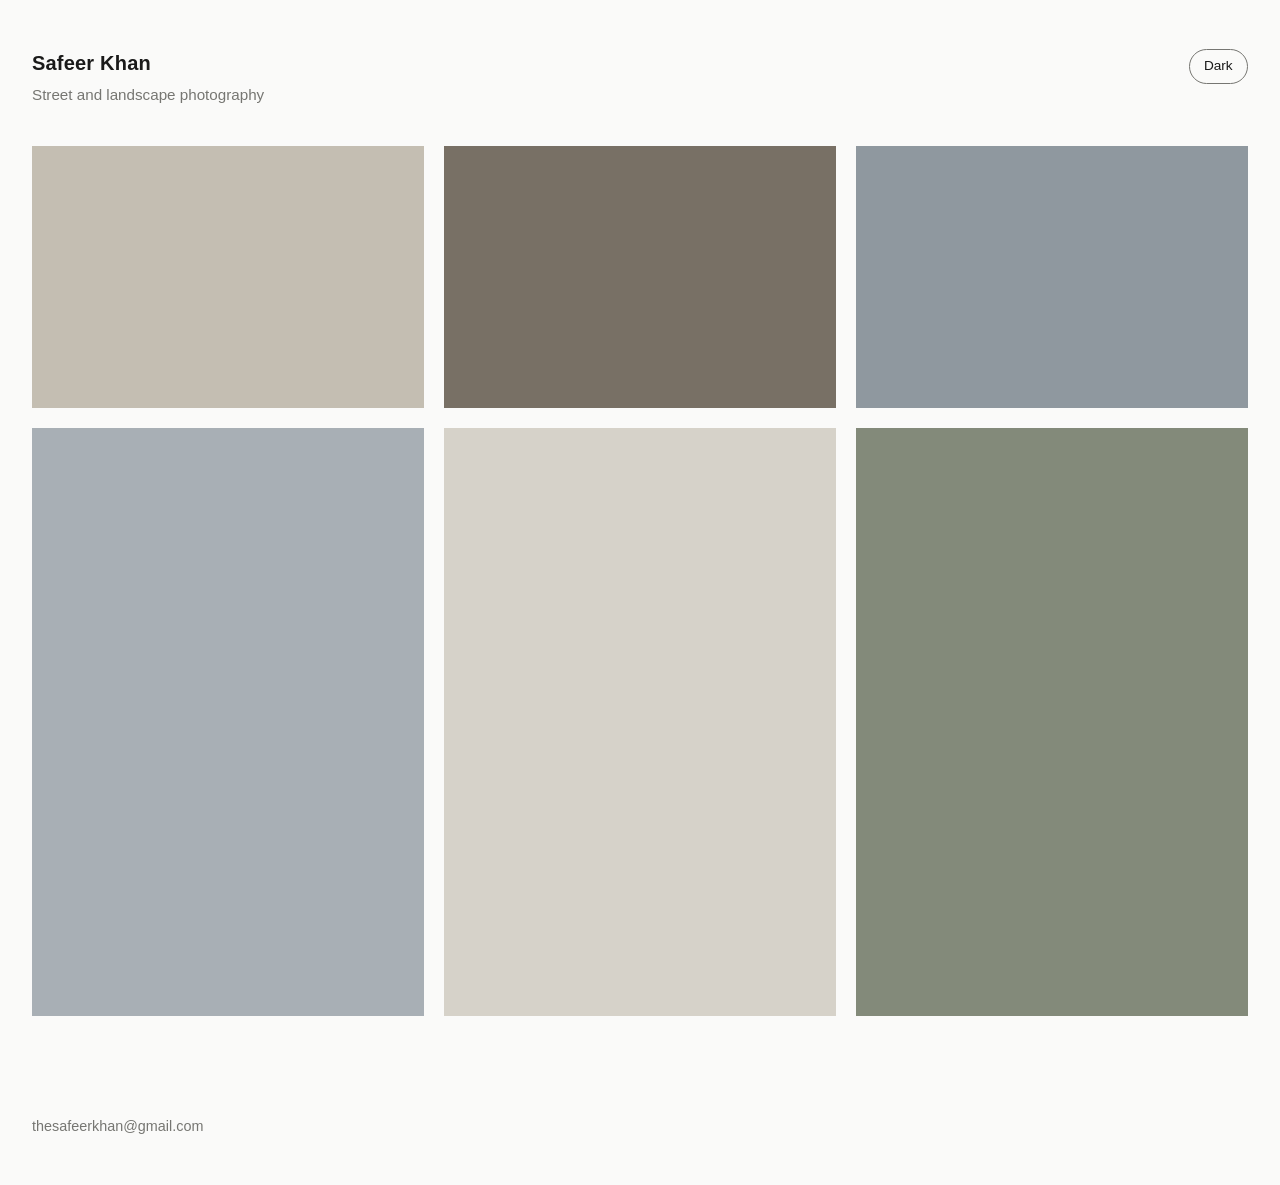
==== index.html @ 998c0080 "Claude Init: Website Creation" ====
<!doctype html>
<html lang="en">
<head>
<meta charset="utf-8">
<meta name="viewport" content="width=device-width, initial-scale=1">
<title>Safeer Khan — Photography</title>
<meta name="description" content="Street and landscape photography by Safeer Khan.">
<link rel="stylesheet" href="style.css">
<script>
  /* Set theme before first paint to avoid a flash of the wrong color. */
  (function () {
    var saved = localStorage.getItem("theme");
    var theme = saved || (matchMedia("(prefers-color-scheme: dark)").matches ? "dark" : "light");
    document.documentElement.setAttribute("data-theme", theme);
  })();
</script>
</head>
<body>

<header class="site-header">
  <div class="title">
    <h1>Safeer Khan</h1>
    <p>Street and landscape photography</p>
  </div>
  <button class="theme-toggle" id="theme-toggle" type="button" aria-label="Toggle dark mode">Dark</button>
</header>

<main class="gallery" id="gallery">

  <!--
    ADDING A PHOTO:
    1. Drop the file into images/gallery/ (lowercase, hyphenated filename).
    2. Copy one <a class="photo">...</a> block below and update src/href, width, height, and alt.
    3. Commit and push. That's it — no build step, no manifest.

    ALT TEXT:
    Derived from the filename by convention (e.g. coast-at-dusk-01.jpg -> "Coast at dusk").
    Override it by hand here whenever the auto-derived text isn't good enough.

    To swap a placeholder for a real photo, change the src/href from
    "images/placeholder/placeholder-01.jpg" to "images/gallery/your-photo-name.jpg"
    and update width/height to match the real image's pixel dimensions.
  -->

  <a class="photo" href="images/placeholder/placeholder-01.jpg" data-index="0">
    <img src="images/placeholder/placeholder-01.jpg" alt="Placeholder image, warm stone tone" width="2000" height="1333" loading="lazy">
  </a>

  <a class="photo" href="images/placeholder/placeholder-02.jpg" data-index="1">
    <img src="images/placeholder/placeholder-02.jpg" alt="Placeholder image, cool slate tone" width="1333" height="2000" loading="lazy">
  </a>

  <a class="photo" href="images/placeholder/placeholder-03.jpg" data-index="2">
    <img src="images/placeholder/placeholder-03.jpg" alt="Placeholder image, deep taupe tone" width="2000" height="1333" loading="lazy">
  </a>

  <a class="photo" href="images/placeholder/placeholder-04.jpg" data-index="3">
    <img src="images/placeholder/placeholder-04.jpg" alt="Placeholder image, light sand tone" width="1333" height="2000" loading="lazy">
  </a>

  <a class="photo" href="images/placeholder/placeholder-05.jpg" data-index="4">
    <img src="images/placeholder/placeholder-05.jpg" alt="Placeholder image, muted blue-gray tone" width="2000" height="1333" loading="lazy">
  </a>

  <a class="photo" href="images/placeholder/placeholder-06.jpg" data-index="5">
    <img src="images/placeholder/placeholder-06.jpg" alt="Placeholder image, muted olive tone" width="1333" height="2000" loading="lazy">
  </a>

</main>

<footer class="site-footer">
  <a href="mailto:thesafeerkhan@gmail.com">thesafeerkhan@gmail.com</a>
  <!-- Add social links here, e.g.: <a href="https://instagram.com/yourhandle">Instagram</a> -->
</footer>

<div class="lightbox" id="lightbox" hidden>
  <button class="lightbox-close" id="lightbox-close" type="button" aria-label="Close">&times;</button>
  <img id="lightbox-img" src="" alt="">
</div>

<script src="script.js" defer></script>
</body>
</html>
---- style.css ----
/* ---- Theme tokens ---- */
:root {
  --bg: #fafaf9;
  --fg: #1a1a1a;
  --muted: #767672;
  --gap: 1.25rem;
  color-scheme: light;
}

:root[data-theme="dark"] {
  --bg: #121212;
  --fg: #ededec;
  --muted: #9a9a96;
  color-scheme: dark;
}

* {
  box-sizing: border-box;
}

html,
body {
  margin: 0;
  padding: 0;
}

body {
  background: var(--bg);
  color: var(--fg);
  font-family: -apple-system, BlinkMacSystemFont, "Segoe UI", Roboto,
    Helvetica, Arial, sans-serif;
  font-size: 16px;
  line-height: 1.5;
  -webkit-font-smoothing: antialiased;
  transition: background-color 0.2s ease, color 0.2s ease;
}

a {
  color: inherit;
}

/* ---- Header ---- */
.site-header {
  display: flex;
  align-items: baseline;
  justify-content: space-between;
  gap: 1rem;
  max-width: 1400px;
  margin: 0 auto;
  padding: 3rem 2rem 2.5rem;
}

.site-header .title h1 {
  font-size: 1.25rem;
  font-weight: 600;
  letter-spacing: 0.01em;
  margin: 0 0 0.35rem;
}

.site-header .title p {
  margin: 0;
  color: var(--muted);
  font-size: 0.95rem;
}

.theme-toggle {
  background: none;
  border: 1px solid var(--muted);
  color: var(--fg);
  font: inherit;
  font-size: 0.85rem;
  padding: 0.4rem 0.9rem;
  border-radius: 999px;
  cursor: pointer;
  flex-shrink: 0;
}

.theme-toggle:hover {
  opacity: 0.7;
}

/* ---- Gallery grid (CSS columns masonry) ---- */
.gallery {
  max-width: 1400px;
  margin: 0 auto;
  padding: 0 2rem 3rem;
  column-count: 1;
  column-gap: var(--gap);
}

@media (min-width: 640px) {
  .gallery {
    column-count: 2;
  }
}

@media (min-width: 1024px) {
  .gallery {
    column-count: 3;
  }
}

.photo {
  display: block;
  break-inside: avoid;
  margin-bottom: var(--gap);
}

.photo img {
  display: block;
  width: 100%;
  height: auto;
  border: 0;
  transition: opacity 0.2s ease;
}

.photo:hover img {
  opacity: 0.85;
}

/* ---- Footer ---- */
.site-footer {
  max-width: 1400px;
  margin: 0 auto;
  padding: 2rem 2rem 3rem;
  color: var(--muted);
  font-size: 0.9rem;
  display: flex;
  flex-wrap: wrap;
  gap: 0.5rem 1.5rem;
}

.site-footer a {
  color: var(--muted);
  text-decoration: none;
}

.site-footer a:hover {
  text-decoration: underline;
}

/* ---- Lightbox ---- */
.lightbox {
  position: fixed;
  inset: 0;
  background: rgba(0, 0, 0, 0.92);
  display: flex;
  align-items: center;
  justify-content: center;
  z-index: 100;
}

.lightbox[hidden] {
  display: none;
}

.lightbox img {
  max-width: 90vw;
  max-height: 90vh;
  object-fit: contain;
  user-select: none;
}

.lightbox-close {
  position: absolute;
  top: 1.25rem;
  right: 1.5rem;
  background: none;
  border: none;
  color: #fff;
  font-size: 2rem;
  line-height: 1;
  cursor: pointer;
  padding: 0.5rem;
}

.lightbox-close:hover {
  opacity: 0.7;
}
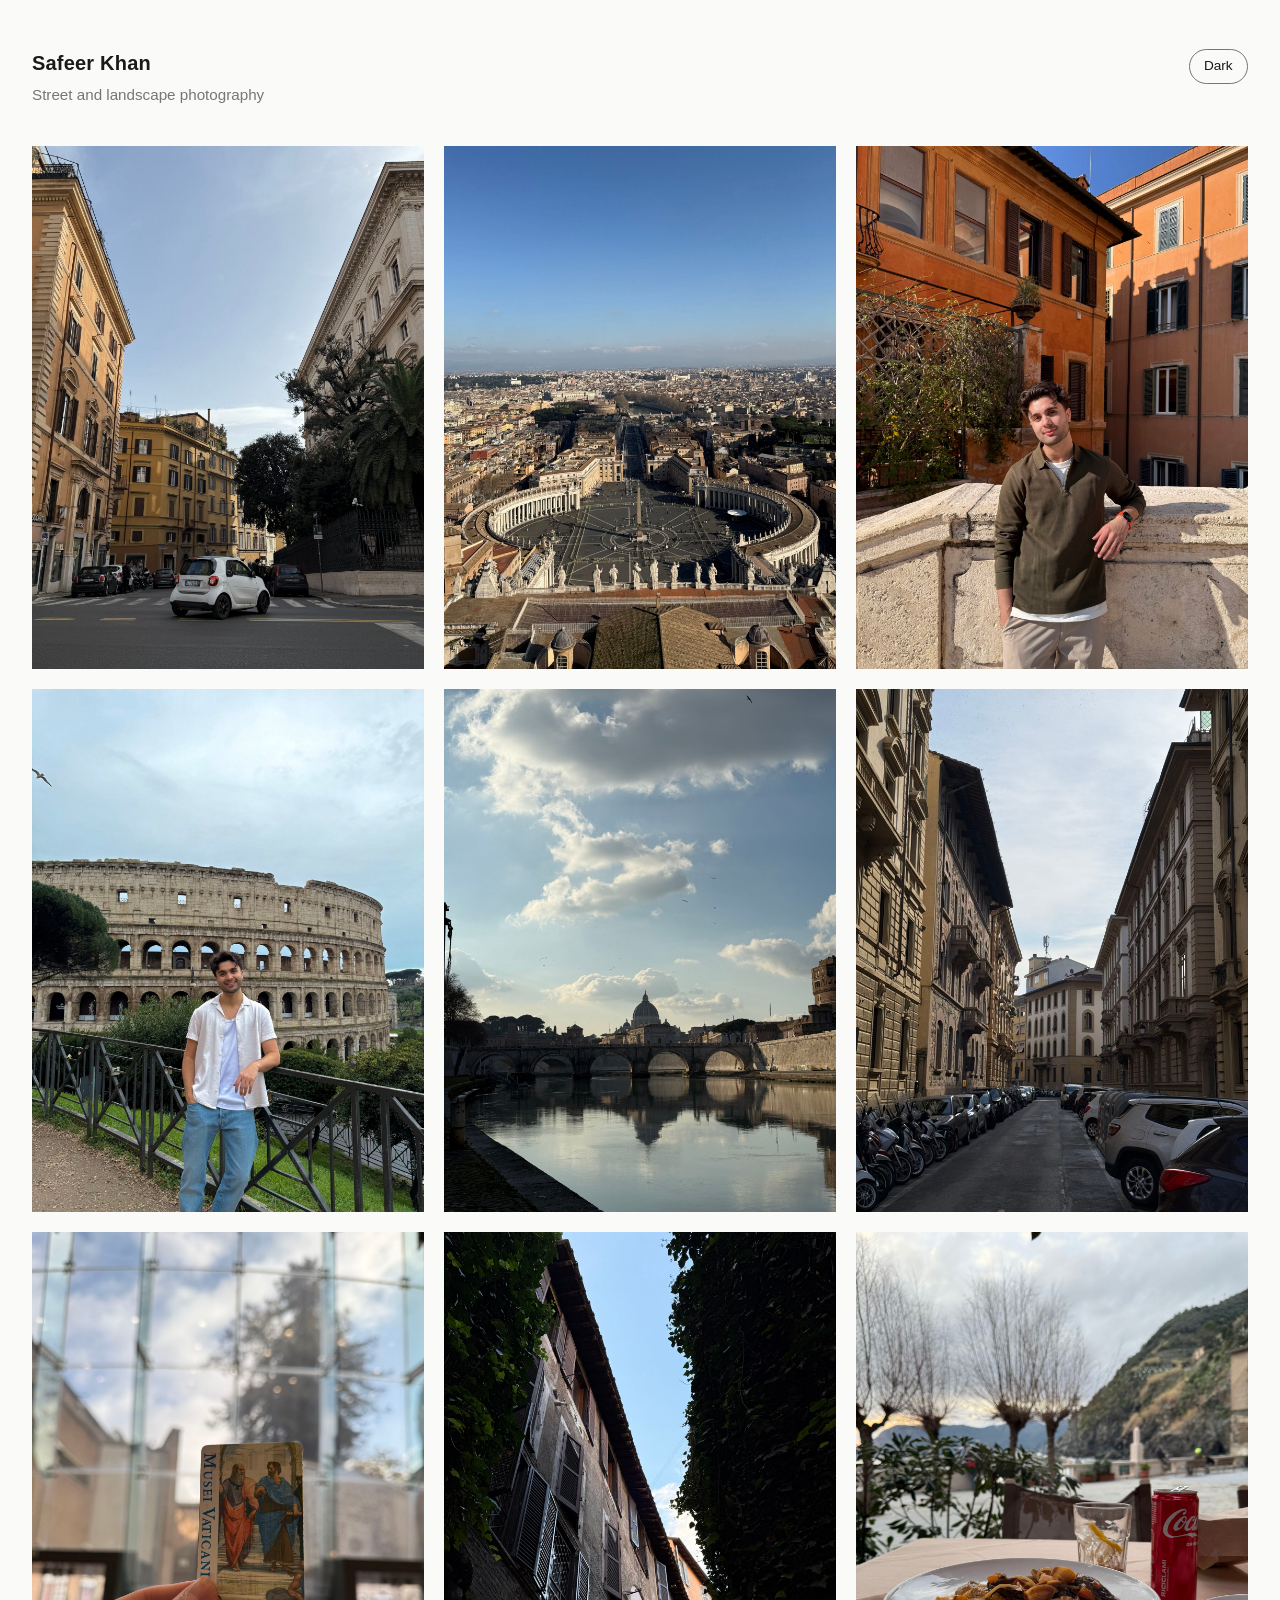
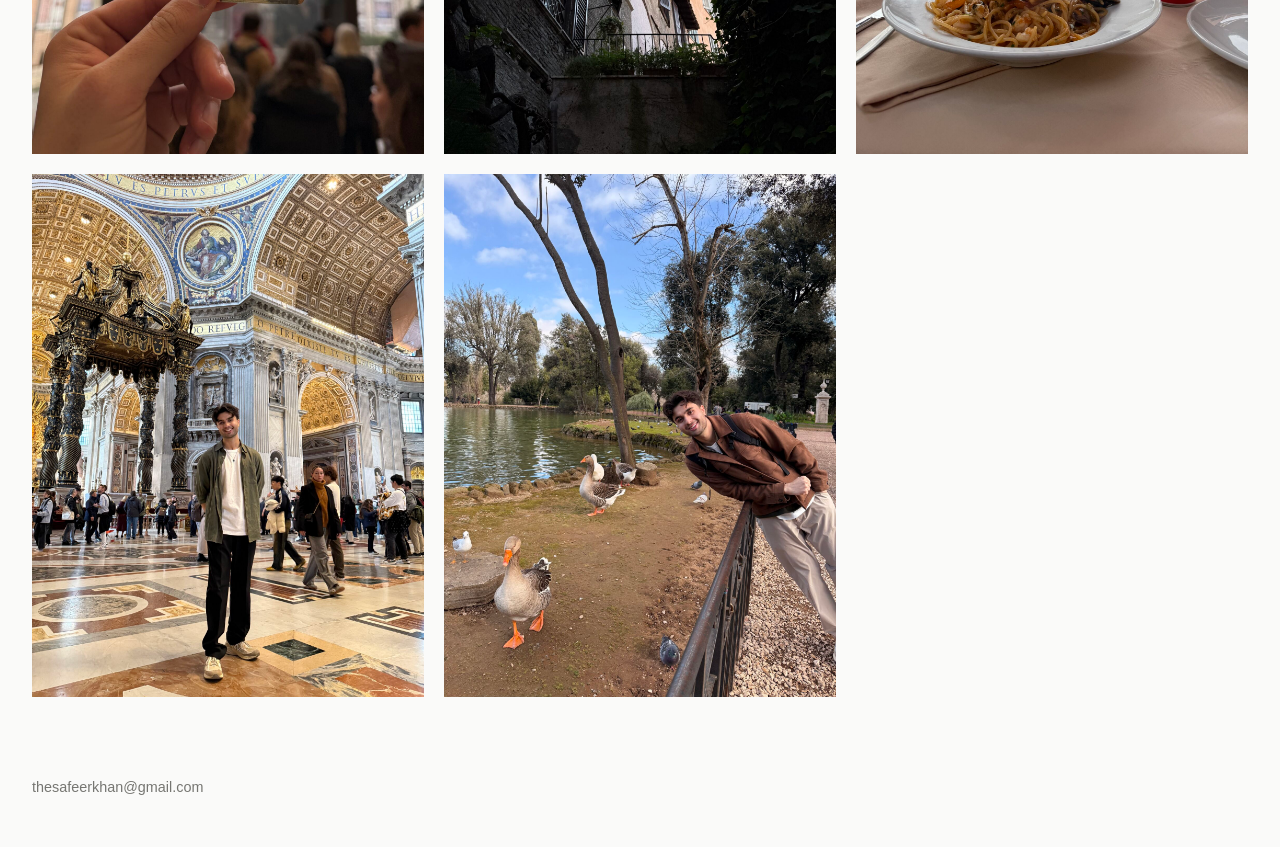
==== commit 7b8f5e91: "Image Upload 2026-09-03" ====
--- a/index.html
+++ b/index.html
@@ -42,28 +42,52 @@
     and update width/height to match the real image's pixel dimensions.
   -->
 
-  <a class="photo" href="images/placeholder/placeholder-01.jpg" data-index="0">
+  <!-- <a class="photo" href="images/placeholder/placeholder-01.jpg" data-index="0">
     <img src="images/placeholder/placeholder-01.jpg" alt="Placeholder image, warm stone tone" width="2000" height="1333" loading="lazy">
+  </a> -->
+
+  <a class="photo" href="images/placeholder/placeholder-02.jpg" data-index="1">
+    <img src="images/gallery/img_0183.jpg" alt="Placeholder image, cool slate tone" width="1333" height="2000" loading="lazy">
   </a>
 
   <a class="photo" href="images/placeholder/placeholder-02.jpg" data-index="1">
-    <img src="images/placeholder/placeholder-02.jpg" alt="Placeholder image, cool slate tone" width="1333" height="2000" loading="lazy">
+    <img src="images/gallery/img_0281.jpg" alt="Placeholder image, cool slate tone" width="1333" height="2000" loading="lazy">
   </a>
 
-  <a class="photo" href="images/placeholder/placeholder-03.jpg" data-index="2">
-    <img src="images/placeholder/placeholder-03.jpg" alt="Placeholder image, deep taupe tone" width="2000" height="1333" loading="lazy">
+  <a class="photo" href="images/placeholder/placeholder-02.jpg" data-index="1">
+    <img src="images/gallery/img_0416.jpg" alt="Placeholder image, cool slate tone" width="1333" height="2000" loading="lazy">
   </a>
 
-  <a class="photo" href="images/placeholder/placeholder-04.jpg" data-index="3">
-    <img src="images/placeholder/placeholder-04.jpg" alt="Placeholder image, light sand tone" width="1333" height="2000" loading="lazy">
+  <a class="photo" href="images/placeholder/placeholder-02.jpg" data-index="1">
+    <img src="images/gallery/img_0496.jpg" alt="Placeholder image, cool slate tone" width="1333" height="2000" loading="lazy">
   </a>
 
-  <a class="photo" href="images/placeholder/placeholder-05.jpg" data-index="4">
-    <img src="images/placeholder/placeholder-05.jpg" alt="Placeholder image, muted blue-gray tone" width="2000" height="1333" loading="lazy">
+  <a class="photo" href="images/placeholder/placeholder-02.jpg" data-index="1">
+    <img src="images/gallery/img_0531.jpg" alt="Placeholder image, cool slate tone" width="1333" height="2000" loading="lazy">
   </a>
 
-  <a class="photo" href="images/placeholder/placeholder-06.jpg" data-index="5">
-    <img src="images/placeholder/placeholder-06.jpg" alt="Placeholder image, muted olive tone" width="1333" height="2000" loading="lazy">
+  <a class="photo" href="images/placeholder/placeholder-02.jpg" data-index="1">
+    <img src="images/gallery/img_0606.jpg" alt="Placeholder image, cool slate tone" width="1333" height="2000" loading="lazy">
+  </a>
+  
+  <a class="photo" href="images/placeholder/placeholder-02.jpg" data-index="1">
+    <img src="images/gallery/img_0630.jpg" alt="Placeholder image, cool slate tone" width="1333" height="2000" loading="lazy">
+  </a>
+
+  <a class="photo" href="images/placeholder/placeholder-02.jpg" data-index="1">
+    <img src="images/gallery/img_0697.jpg" alt="Placeholder image, cool slate tone" width="1333" height="2000" loading="lazy">
+  </a>
+
+  <a class="photo" href="images/placeholder/placeholder-02.jpg" data-index="1">
+    <img src="images/gallery/img_0780.jpg" alt="Placeholder image, cool slate tone" width="1333" height="2000" loading="lazy">
+  </a>
+
+  <a class="photo" href="images/placeholder/placeholder-02.jpg" data-index="1">
+    <img src="images/gallery/img_1253.jpg" alt="Placeholder image, cool slate tone" width="1333" height="2000" loading="lazy">
+  </a>
+
+  <a class="photo" href="images/placeholder/placeholder-02.jpg" data-index="1">
+    <img src="images/gallery/img_1519.jpg" alt="Placeholder image, cool slate tone" width="1333" height="2000" loading="lazy">
   </a>
 
 </main>
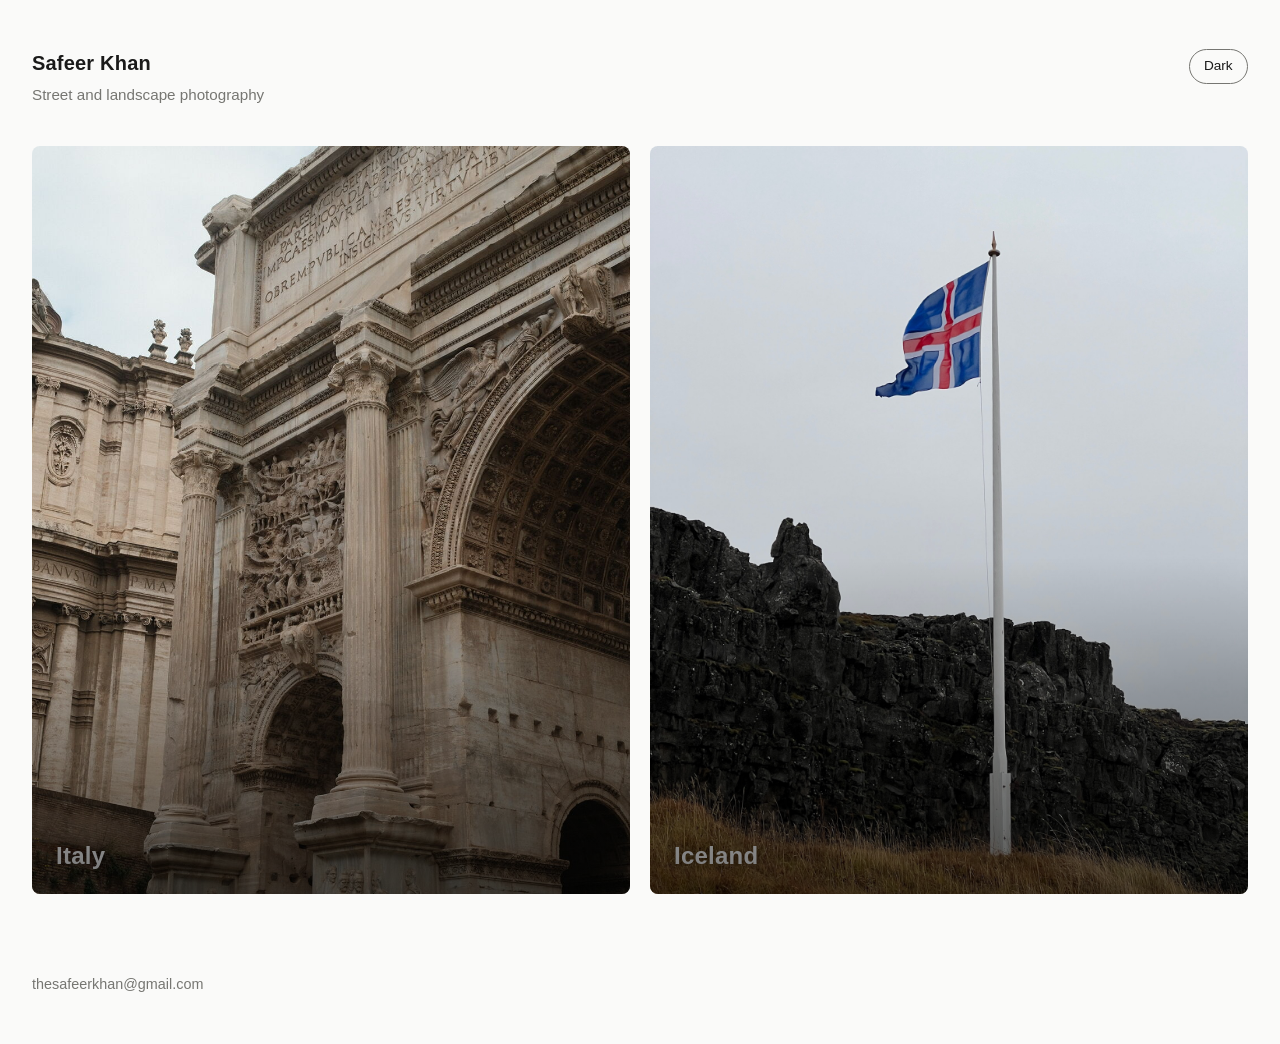
==== commit 7a0d884b: "Add Iceland and Italy galleries, remove old placeholder images Replace placeholder/sample gallery im" ====
--- a/index.html
+++ b/index.html
@@ -25,69 +25,27 @@
   <button class="theme-toggle" id="theme-toggle" type="button" aria-label="Toggle dark mode">Dark</button>
 </header>
 
-<main class="gallery" id="gallery">
+<main class="categories" id="categories">
 
   <!--
-    ADDING A PHOTO:
-    1. Drop the file into images/gallery/ (lowercase, hyphenated filename).
-    2. Copy one <a class="photo">...</a> block below and update src/href, width, height, and alt.
-    3. Commit and push. That's it — no build step, no manifest.
-
-    ALT TEXT:
-    Derived from the filename by convention (e.g. coast-at-dusk-01.jpg -> "Coast at dusk").
-    Override it by hand here whenever the auto-derived text isn't good enough.
-
-    To swap a placeholder for a real photo, change the src/href from
-    "images/placeholder/placeholder-01.jpg" to "images/gallery/your-photo-name.jpg"
-    and update width/height to match the real image's pixel dimensions.
+    ADDING A GALLERY:
+    1. Drop a new folder into images/gallery/ (e.g. images/gallery/Japan).
+    2. Copy tools/resize.sh or manually add web-ready photos to it.
+    3. Copy one <a class="category-card"> block below, point it at a
+       new page (e.g. japan.html), and use the folder's first photo
+       as the thumbnail.
+    4. Copy italy.html to japan.html and update the title/photo blocks
+       to match the new folder's images.
   -->
 
-  <!-- <a class="photo" href="images/placeholder/placeholder-01.jpg" data-index="0">
-    <img src="images/placeholder/placeholder-01.jpg" alt="Placeholder image, warm stone tone" width="2000" height="1333" loading="lazy">
-  </a> -->
-
-  <a class="photo" href="images/placeholder/placeholder-02.jpg" data-index="1">
-    <img src="images/gallery/img_0183.jpg" alt="Placeholder image, cool slate tone" width="1333" height="2000" loading="lazy">
+  <a class="category-card" href="italy.html">
+    <img src="images/gallery/Italy/Italy_1.JPG" alt="Italy" width="2000" height="1333" loading="lazy">
+    <span class="category-label">Italy</span>
   </a>
 
-  <a class="photo" href="images/placeholder/placeholder-02.jpg" data-index="1">
-    <img src="images/gallery/img_0281.jpg" alt="Placeholder image, cool slate tone" width="1333" height="2000" loading="lazy">
-  </a>
-
-  <a class="photo" href="images/placeholder/placeholder-02.jpg" data-index="1">
-    <img src="images/gallery/img_0416.jpg" alt="Placeholder image, cool slate tone" width="1333" height="2000" loading="lazy">
-  </a>
-
-  <a class="photo" href="images/placeholder/placeholder-02.jpg" data-index="1">
-    <img src="images/gallery/img_0496.jpg" alt="Placeholder image, cool slate tone" width="1333" height="2000" loading="lazy">
-  </a>
-
-  <a class="photo" href="images/placeholder/placeholder-02.jpg" data-index="1">
-    <img src="images/gallery/img_0531.jpg" alt="Placeholder image, cool slate tone" width="1333" height="2000" loading="lazy">
-  </a>
-
-  <a class="photo" href="images/placeholder/placeholder-02.jpg" data-index="1">
-    <img src="images/gallery/img_0606.jpg" alt="Placeholder image, cool slate tone" width="1333" height="2000" loading="lazy">
-  </a>
-  
-  <a class="photo" href="images/placeholder/placeholder-02.jpg" data-index="1">
-    <img src="images/gallery/img_0630.jpg" alt="Placeholder image, cool slate tone" width="1333" height="2000" loading="lazy">
-  </a>
-
-  <a class="photo" href="images/placeholder/placeholder-02.jpg" data-index="1">
-    <img src="images/gallery/img_0697.jpg" alt="Placeholder image, cool slate tone" width="1333" height="2000" loading="lazy">
-  </a>
-
-  <a class="photo" href="images/placeholder/placeholder-02.jpg" data-index="1">
-    <img src="images/gallery/img_0780.jpg" alt="Placeholder image, cool slate tone" width="1333" height="2000" loading="lazy">
-  </a>
-
-  <a class="photo" href="images/placeholder/placeholder-02.jpg" data-index="1">
-    <img src="images/gallery/img_1253.jpg" alt="Placeholder image, cool slate tone" width="1333" height="2000" loading="lazy">
-  </a>
-
-  <a class="photo" href="images/placeholder/placeholder-02.jpg" data-index="1">
-    <img src="images/gallery/img_1519.jpg" alt="Placeholder image, cool slate tone" width="1333" height="2000" loading="lazy">
+  <a class="category-card" href="iceland.html">
+    <img src="images/gallery/Iceland/iceland_1.jpeg" alt="Iceland" width="1536" height="2048" loading="lazy">
+    <span class="category-label">Iceland</span>
   </a>
 
 </main>
--- a/style.css
+++ b/style.css
@@ -61,6 +61,20 @@
   margin: 0;
   color: var(--muted);
   font-size: 0.95rem;
+}
+
+.back-link {
+  margin: 0 0 0.5rem;
+}
+
+.back-link a {
+  color: var(--muted);
+  font-size: 0.85rem;
+  text-decoration: none;
+}
+
+.back-link a:hover {
+  text-decoration: underline;
 }
 
 .theme-toggle {
@@ -116,6 +130,61 @@
 
 .photo:hover img {
   opacity: 0.85;
+}
+
+/* ---- Category cards (homepage) ---- */
+.categories {
+  max-width: 1400px;
+  margin: 0 auto;
+  padding: 0 2rem 3rem;
+  display: grid;
+  grid-template-columns: 1fr;
+  gap: var(--gap);
+}
+
+@media (min-width: 640px) {
+  .categories {
+    grid-template-columns: 1fr 1fr;
+  }
+}
+
+.category-card {
+  position: relative;
+  display: block;
+  aspect-ratio: 4 / 5;
+  border-radius: 8px;
+  overflow: hidden;
+}
+
+.category-card img {
+  display: block;
+  width: 100%;
+  height: 100%;
+  object-fit: cover;
+  border: 0;
+  transition: transform 0.3s ease;
+}
+
+.category-card:hover img {
+  transform: scale(1.03);
+}
+
+.category-card::after {
+  content: "";
+  position: absolute;
+  inset: 0;
+  background: linear-gradient(to top, rgba(0, 0, 0, 0.55), rgba(0, 0, 0, 0) 45%);
+}
+
+.category-label {
+  position: absolute;
+  left: 1.5rem;
+  bottom: 1.25rem;
+  color: #fff;
+  font-size: 1.5rem;
+  font-weight: 600;
+  letter-spacing: 0.01em;
+  text-shadow: 0 1px 8px rgba(0, 0, 0, 0.4);
 }
 
 /* ---- Footer ---- */
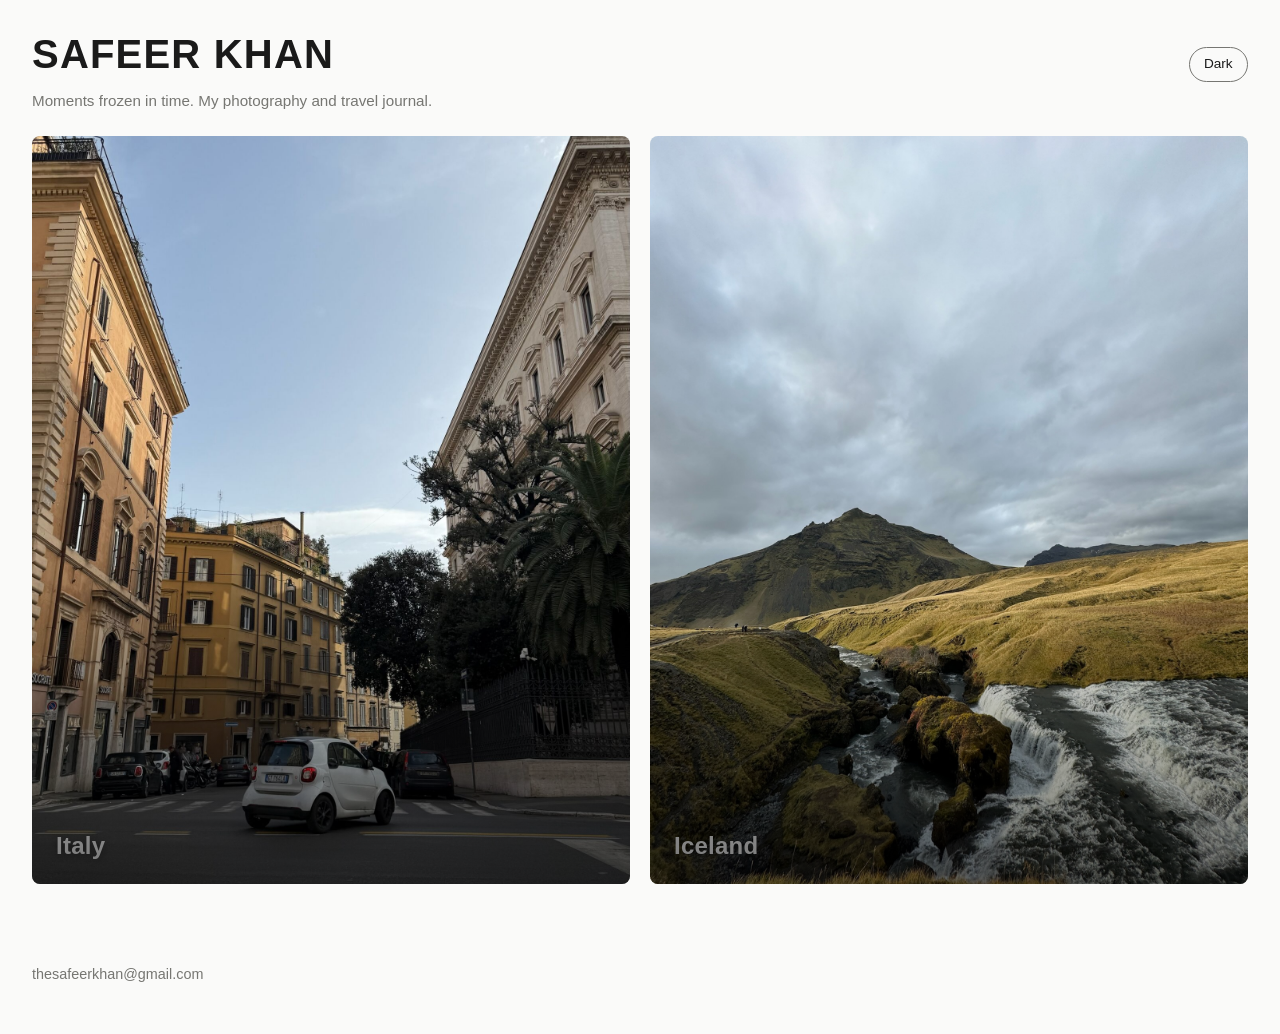
==== commit ecafd433: "Restyle homepage header, add sticky nav, update gallery covers Bold/uppercase the site title with a " ====
--- a/index.html
+++ b/index.html
@@ -20,7 +20,7 @@
 <header class="site-header">
   <div class="title">
     <h1>Safeer Khan</h1>
-    <p>Street and landscape photography</p>
+    <p>Moments frozen in time. My photography and travel journal.</p>
   </div>
   <button class="theme-toggle" id="theme-toggle" type="button" aria-label="Toggle dark mode">Dark</button>
 </header>
@@ -39,12 +39,12 @@
   -->
 
   <a class="category-card" href="italy.html">
-    <img src="images/gallery/Italy/Italy_1.JPG" alt="Italy" width="2000" height="1333" loading="lazy">
+    <img src="images/gallery/Italy/Italy_29.jpeg" alt="Italy" width="1500" height="2000" loading="lazy">
     <span class="category-label">Italy</span>
   </a>
 
   <a class="category-card" href="iceland.html">
-    <img src="images/gallery/Iceland/iceland_1.jpeg" alt="Iceland" width="1536" height="2048" loading="lazy">
+    <img src="images/gallery/Iceland/iceland_19.jpeg" alt="Iceland" width="1536" height="2048" loading="lazy">
     <span class="category-label">Iceland</span>
   </a>
 
--- a/style.css
+++ b/style.css
@@ -47,13 +47,18 @@
   gap: 1rem;
   max-width: 1400px;
   margin: 0 auto;
-  padding: 3rem 2rem 2.5rem;
+  padding: 1.5rem 2rem;
+  position: sticky;
+  top: 0;
+  z-index: 30;
+  background: var(--bg);
 }
 
 .site-header .title h1 {
-  font-size: 1.25rem;
-  font-weight: 600;
-  letter-spacing: 0.01em;
+  font-size: 2.5rem;
+  font-weight: 800;
+  letter-spacing: 0.03em;
+  text-transform: uppercase;
   margin: 0 0 0.35rem;
 }
 
@@ -63,17 +68,33 @@
   font-size: 0.95rem;
 }
 
+.meta-row {
+  display: flex;
+  align-items: center;
+  gap: 0.6rem;
+  margin: 0 0 0.5rem;
+}
+
+.site-name {
+  color: var(--muted);
+  font-size: 0.8rem;
+  font-weight: 700;
+  letter-spacing: 0.08em;
+  text-transform: uppercase;
+}
+
+.meta-row .divider {
+  color: var(--muted);
+  font-size: 0.8rem;
+}
+
 .back-link {
-  margin: 0 0 0.5rem;
-}
-
-.back-link a {
   color: var(--muted);
   font-size: 0.85rem;
   text-decoration: none;
 }
 
-.back-link a:hover {
+.back-link:hover {
   text-decoration: underline;
 }
 
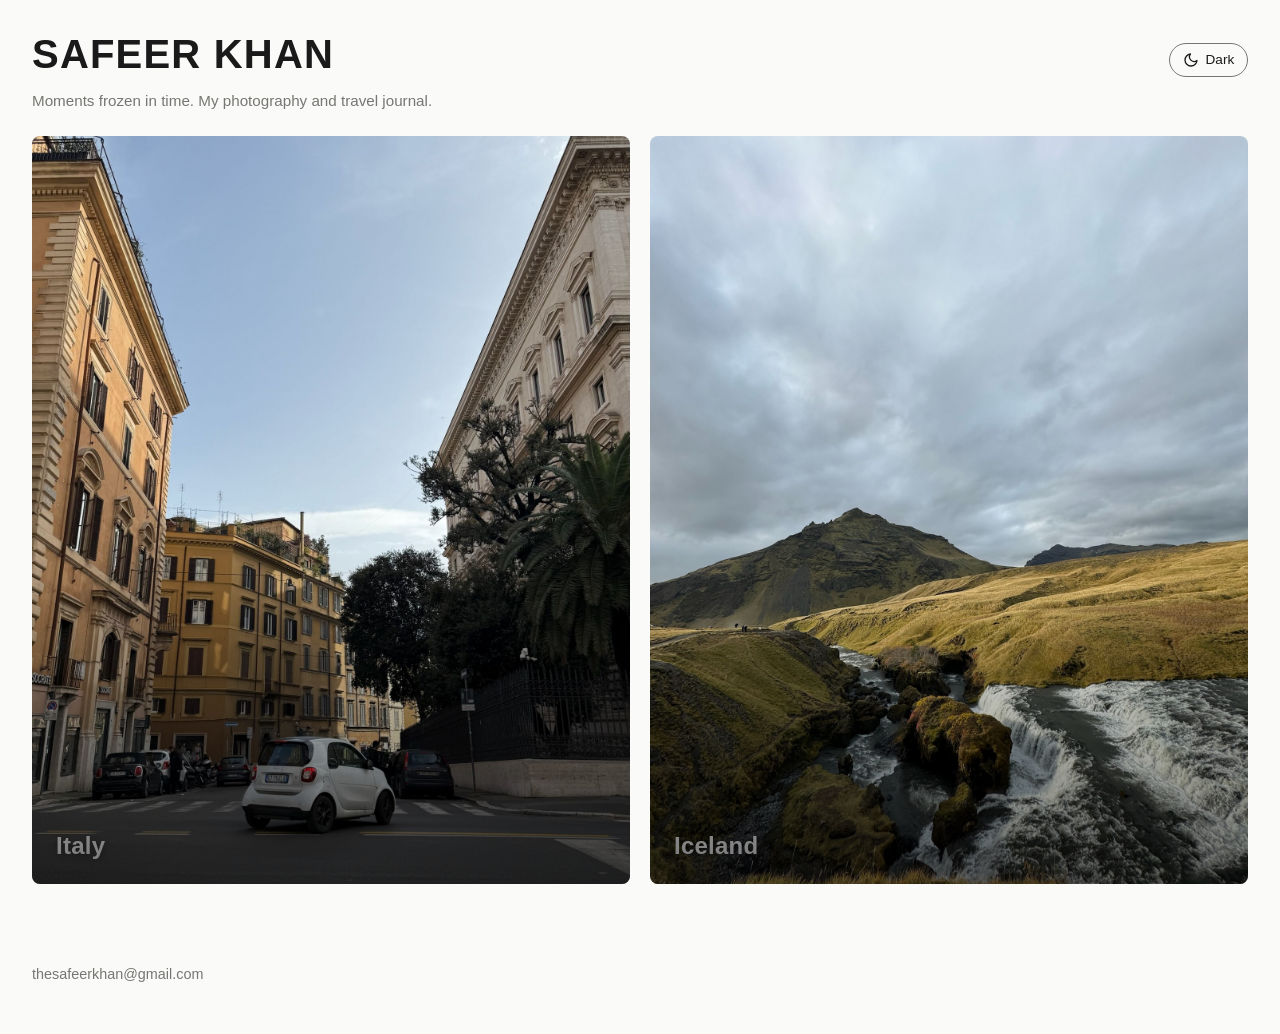
==== commit 5a32c7e3: "Header polish: icon buttons for PDF and theme toggle, mobile alignment Co-Authored-By: Claude Sonnet" ====
--- a/index.html
+++ b/index.html
@@ -1,33 +1,31 @@
 <!doctype html>
 <html lang="en">
-<head>
-<meta charset="utf-8">
-<meta name="viewport" content="width=device-width, initial-scale=1">
-<title>Safeer Khan — Photography</title>
-<meta name="description" content="Street and landscape photography by Safeer Khan.">
-<link rel="stylesheet" href="style.css">
-<script>
-  /* Set theme before first paint to avoid a flash of the wrong color. */
-  (function () {
-    var saved = localStorage.getItem("theme");
-    var theme = saved || (matchMedia("(prefers-color-scheme: dark)").matches ? "dark" : "light");
-    document.documentElement.setAttribute("data-theme", theme);
-  })();
-</script>
-</head>
-<body>
+  <head>
+    <meta charset="utf-8" />
+    <meta name="viewport" content="width=device-width, initial-scale=1" />
+    <title>Safeer Khan — Photography</title>
+    <meta name="description" content="Street and landscape photography by Safeer Khan." />
+    <link rel="stylesheet" href="style.css" />
+    <script>
+      /* Set theme before first paint to avoid a flash of the wrong color. */
+      (function () {
+        var saved = localStorage.getItem("theme");
+        var theme = saved || (matchMedia("(prefers-color-scheme: dark)").matches ? "dark" : "light");
+        document.documentElement.setAttribute("data-theme", theme);
+      })();
+    </script>
+  </head>
+  <body>
+    <header class="site-header">
+      <div class="title">
+        <h1>Safeer Khan</h1>
+        <p>Moments frozen in time. My photography and travel journal.</p>
+      </div>
+      <button class="theme-toggle" id="theme-toggle" type="button" aria-label="Switch to dark mode"><svg class="icon-moon" viewBox="0 0 24 24" width="16" height="16" fill="none" stroke="currentColor" stroke-width="2" stroke-linecap="round" stroke-linejoin="round" aria-hidden="true"><path d="M21 12.8A9 9 0 1 1 11.2 3a7 7 0 0 0 9.8 9.8z"/></svg><span class="icon-moon">Dark</span><svg class="icon-sun" viewBox="0 0 24 24" width="16" height="16" fill="none" stroke="currentColor" stroke-width="2" stroke-linecap="round" stroke-linejoin="round" aria-hidden="true"><circle cx="12" cy="12" r="4"/><path d="M12 2v2M12 20v2M4.9 4.9l1.4 1.4M17.7 17.7l1.4 1.4M2 12h2M20 12h2M4.9 19.1l1.4-1.4M17.7 6.3l1.4-1.4"/></svg><span class="icon-sun">Light</span></button>
+    </header>
 
-<header class="site-header">
-  <div class="title">
-    <h1>Safeer Khan</h1>
-    <p>Moments frozen in time. My photography and travel journal.</p>
-  </div>
-  <button class="theme-toggle" id="theme-toggle" type="button" aria-label="Toggle dark mode">Dark</button>
-</header>
-
-<main class="categories" id="categories">
-
-  <!--
+    <main class="categories" id="categories">
+      <!--
     ADDING A GALLERY:
     1. Drop a new folder into images/gallery/ (e.g. images/gallery/Japan).
     2. Copy tools/resize.sh or manually add web-ready photos to it.
@@ -38,28 +36,27 @@
        to match the new folder's images.
   -->
 
-  <a class="category-card" href="italy.html">
-    <img src="images/gallery/Italy/Italy_29.jpeg" alt="Italy" width="1500" height="2000" loading="lazy">
-    <span class="category-label">Italy</span>
-  </a>
+      <a class="category-card" href="italy.html">
+        <img src="images/gallery/Italy/Italy_29.jpeg" alt="Italy" width="1500" height="2000" loading="lazy" />
+        <span class="category-label">Italy</span>
+      </a>
 
-  <a class="category-card" href="iceland.html">
-    <img src="images/gallery/Iceland/iceland_19.jpeg" alt="Iceland" width="1536" height="2048" loading="lazy">
-    <span class="category-label">Iceland</span>
-  </a>
+      <a class="category-card" href="iceland.html">
+        <img src="images/gallery/Iceland/iceland_19.jpeg" alt="Iceland" width="1536" height="2048" loading="lazy" />
+        <span class="category-label">Iceland</span>
+      </a>
+    </main>
 
-</main>
+    <footer class="site-footer">
+      <a href="mailto:thesafeerkhan@gmail.com">thesafeerkhan@gmail.com</a>
+      <!-- Add social links here, e.g.: <a href="https://instagram.com/yourhandle">Instagram</a> -->
+    </footer>
 
-<footer class="site-footer">
-  <a href="mailto:thesafeerkhan@gmail.com">thesafeerkhan@gmail.com</a>
-  <!-- Add social links here, e.g.: <a href="https://instagram.com/yourhandle">Instagram</a> -->
-</footer>
+    <div class="lightbox" id="lightbox" hidden>
+      <button class="lightbox-close" id="lightbox-close" type="button" aria-label="Close">&times;</button>
+      <img id="lightbox-img" src="" alt="" />
+    </div>
 
-<div class="lightbox" id="lightbox" hidden>
-  <button class="lightbox-close" id="lightbox-close" type="button" aria-label="Close">&times;</button>
-  <img id="lightbox-img" src="" alt="">
-</div>
-
-<script src="script.js" defer></script>
-</body>
+    <script src="script.js" defer></script>
+  </body>
 </html>
--- a/style.css
+++ b/style.css
@@ -4,6 +4,7 @@
   --fg: #1a1a1a;
   --muted: #767672;
   --gap: 1.25rem;
+  --story-bg: #efece4;
   color-scheme: light;
 }
 
@@ -11,6 +12,7 @@
   --bg: #121212;
   --fg: #ededec;
   --muted: #9a9a96;
+  --story-bg: #1f1e1a;
   color-scheme: dark;
 }
 
@@ -44,6 +46,8 @@
   display: flex;
   align-items: baseline;
   justify-content: space-between;
+  flex-wrap: wrap;
+  row-gap: 0.75rem;
   gap: 1rem;
   max-width: 1400px;
   margin: 0 auto;
@@ -69,6 +73,7 @@
 }
 
 .meta-row {
+  line-height: 1.2;
   display: flex;
   align-items: center;
   gap: 0.6rem;
@@ -94,24 +99,190 @@
   text-decoration: none;
 }
 
+.back-short {
+  display: none;
+}
+
 .back-link:hover {
   text-decoration: underline;
 }
 
+.header-actions {
+  display: flex;
+  align-items: center;
+  gap: 0.6rem;
+  flex-shrink: 0;
+}
+
 .theme-toggle {
+  display: inline-flex;
+  align-items: center;
+  box-sizing: border-box;
+  height: 2.1rem;
+  line-height: 1;
   background: none;
   border: 1px solid var(--muted);
   color: var(--fg);
   font: inherit;
   font-size: 0.85rem;
-  padding: 0.4rem 0.9rem;
+  gap: 0.4rem;
+  padding: 0 0.8rem;
   border-radius: 999px;
   cursor: pointer;
   flex-shrink: 0;
 }
 
+.theme-toggle .icon-sun,
+:root[data-theme="dark"] .theme-toggle .icon-moon {
+  display: none;
+}
+
+:root[data-theme="dark"] .theme-toggle svg.icon-sun {
+  display: block;
+}
+
+:root[data-theme="dark"] .theme-toggle span.icon-sun {
+  display: inline;
+}
+
 .theme-toggle:hover {
   opacity: 0.7;
+}
+
+.header-link {
+  border: 1px solid var(--muted);
+  color: var(--fg);
+  font-size: 0.85rem;
+  box-sizing: border-box;
+  height: 2.1rem;
+  line-height: 1;
+  padding: 0 0.8rem;
+  border-radius: 999px;
+  text-decoration: none;
+  white-space: nowrap;
+  display: inline-flex;
+  align-items: center;
+  gap: 0.4rem;
+}
+
+.header-link .icon {
+  flex-shrink: 0;
+}
+
+.header-link:hover {
+  opacity: 0.7;
+}
+
+/* Top line: site name / back link on the left, action buttons on the right; title below */
+.site-header:has(.meta-row) {
+  display: grid;
+  grid-template-columns: 1fr auto;
+  align-items: center;
+  row-gap: 0.5rem;
+}
+
+.site-header:has(.meta-row) .title {
+  display: contents;
+}
+
+.site-header:has(.meta-row) .meta-row {
+  grid-column: 1;
+  grid-row: 1;
+  margin: 0;
+  white-space: nowrap;
+}
+
+.site-header:has(.meta-row) .title h1 {
+  grid-column: 1 / -1;
+  grid-row: 2;
+  margin: 0;
+}
+
+.header-actions {
+  grid-column: 2;
+  grid-row: 1;
+}
+
+@media (max-width: 639px) {
+  .site-header:has(.meta-row) .title h1 {
+    font-size: 2rem;
+  }
+
+  .site-header:has(.meta-row) {
+    column-gap: 0.5rem;
+  }
+
+  .meta-row {
+    gap: 0.3rem;
+  }
+
+  .site-name {
+    letter-spacing: 0.04em;
+  }
+
+  .back-full {
+    display: none;
+  }
+
+  .back-short {
+    display: inline;
+  }
+
+  .site-name,
+  .meta-row .divider,
+  .back-link {
+    font-size: 0.72rem;
+  }
+
+  .header-actions {
+    gap: 0.35rem;
+  }
+
+  .header-link,
+  .theme-toggle {
+    font-size: 0.75rem;
+    height: 1.8rem;
+  }
+
+  .header-link,
+  .theme-toggle {
+    padding: 0 0.6rem;
+    gap: 0.3rem;
+  }
+
+}
+
+/* Home page, mobile: theme toggle on the same line as the site name */
+@media (max-width: 639px) {
+  .site-header:not(:has(.meta-row)) {
+    display: grid;
+    grid-template-columns: 1fr auto;
+    align-items: center;
+    column-gap: 0.5rem;
+    row-gap: 0;
+  }
+
+  .site-header:not(:has(.meta-row)) .title {
+    display: contents;
+  }
+
+  .site-header:not(:has(.meta-row)) .title h1 {
+    grid-column: 1;
+    grid-row: 1;
+    font-size: 2rem;
+    margin: 0;
+  }
+
+  .site-header:not(:has(.meta-row)) .title p {
+    grid-column: 1 / -1;
+    grid-row: 2;
+    margin-top: 0.35rem;
+  }
+
+  .site-header:not(:has(.meta-row)) .theme-toggle {
+    grid-column: 2;
+    grid-row: 1;
+  }
 }
 
 /* ---- Gallery grid (CSS columns masonry) ---- */
@@ -151,6 +322,27 @@
 
 .photo:hover img {
   opacity: 0.85;
+}
+
+/* ---- Story card (occasional text block in the gallery grid) ---- */
+.story-card {
+  display: block;
+  break-inside: avoid;
+  margin-bottom: var(--gap);
+  padding: 1.5rem;
+  border-radius: 8px;
+  background: var(--story-bg);
+}
+
+.story-card p {
+  margin: 0;
+  color: var(--fg);
+  font-size: 1.05rem;
+  line-height: 1.65;
+}
+
+.story-card p + p {
+  margin-top: 0.85rem;
 }
 
 /* ---- Category cards (homepage) ---- */
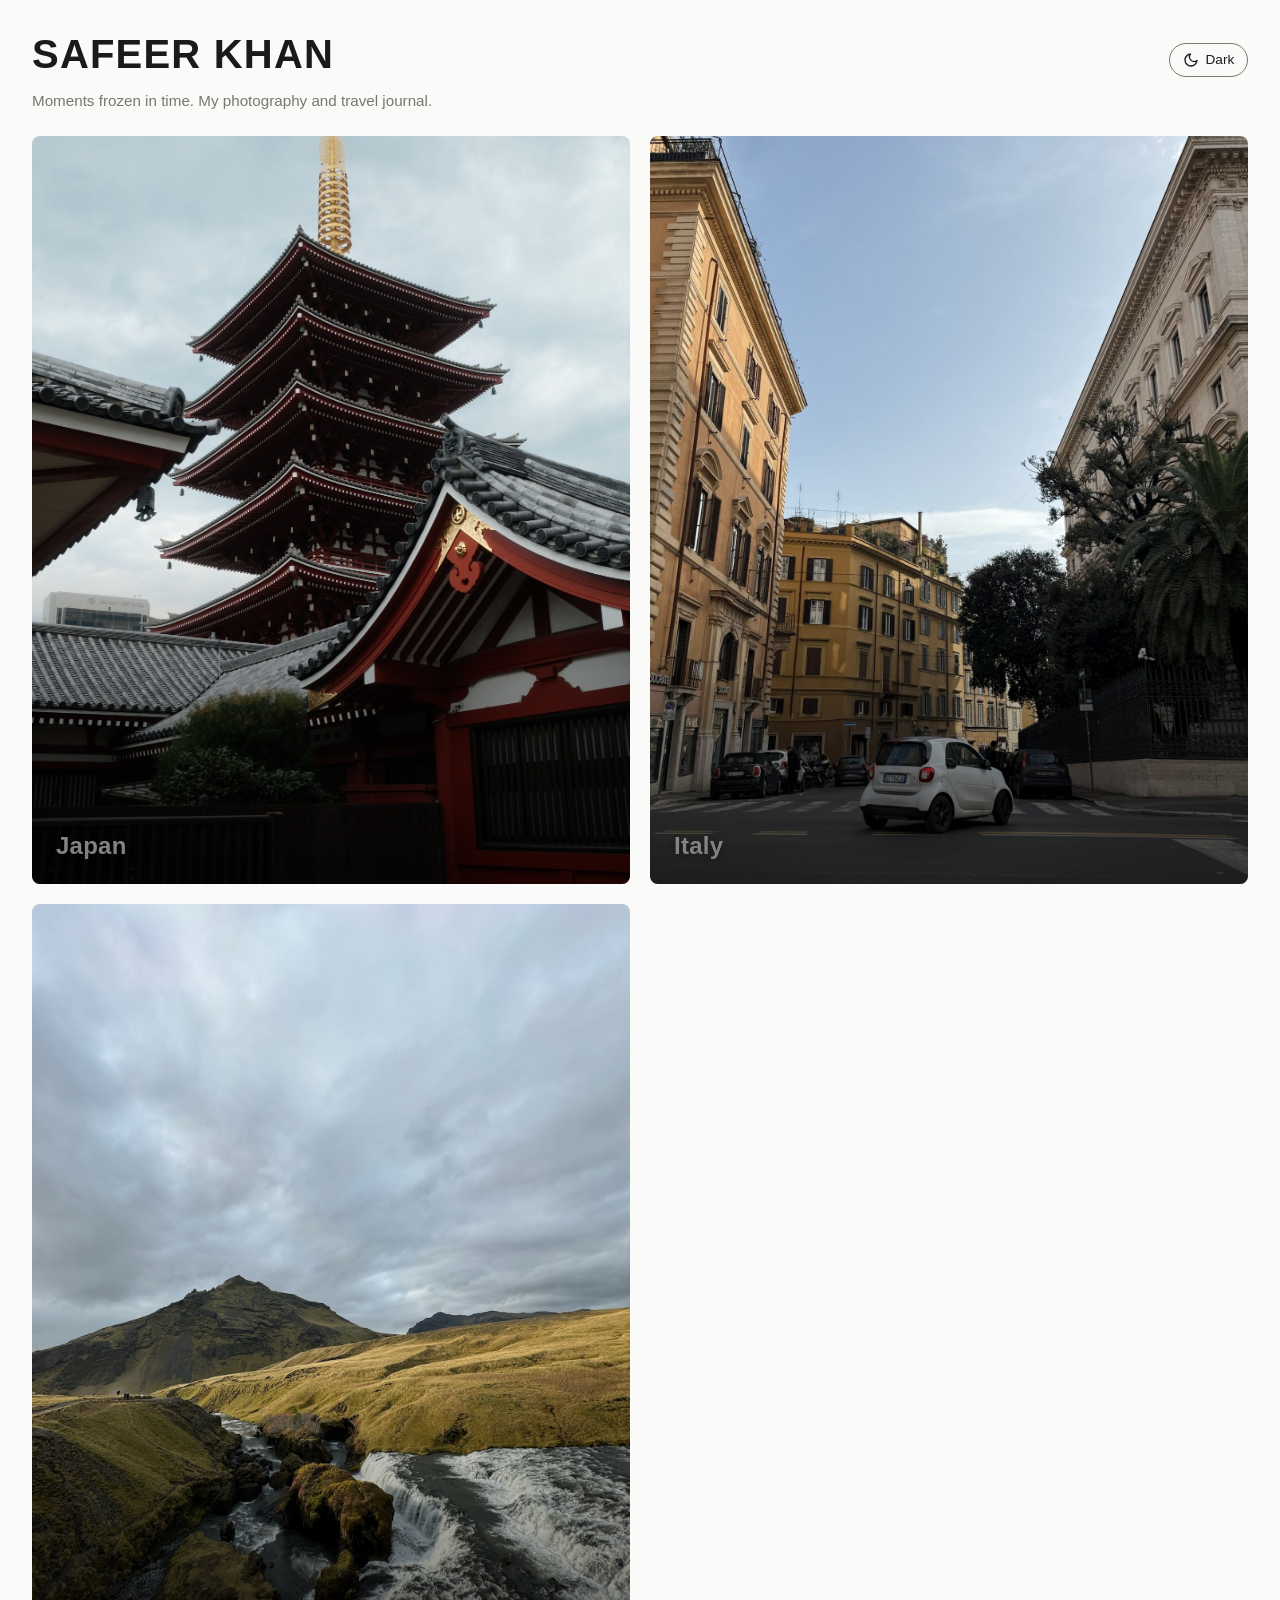
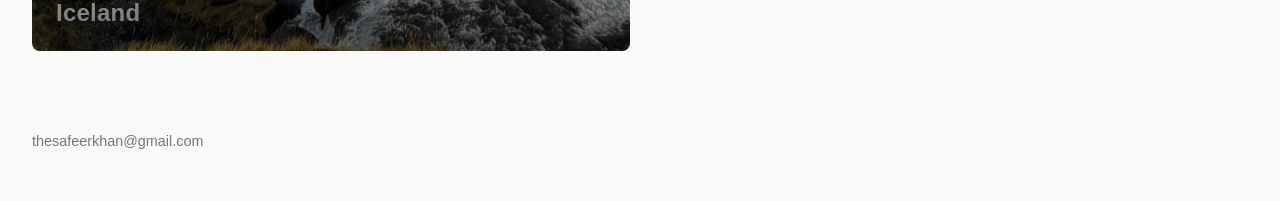
==== commit 40d57af5: "Add Japan gallery with resized photos Resize and add 128 web-ready Japan photos, build the gallery p" ====
--- a/index.html
+++ b/index.html
@@ -36,6 +36,11 @@
        to match the new folder's images.
   -->
 
+      <a class="category-card" href="japan.html">
+        <img src="images/gallery/Japan/Japan_90.JPG" alt="Japan" width="1333" height="2000" loading="lazy" />
+        <span class="category-label">Japan</span>
+      </a>
+
       <a class="category-card" href="italy.html">
         <img src="images/gallery/Italy/Italy_29.jpeg" alt="Italy" width="1500" height="2000" loading="lazy" />
         <span class="category-label">Italy</span>
